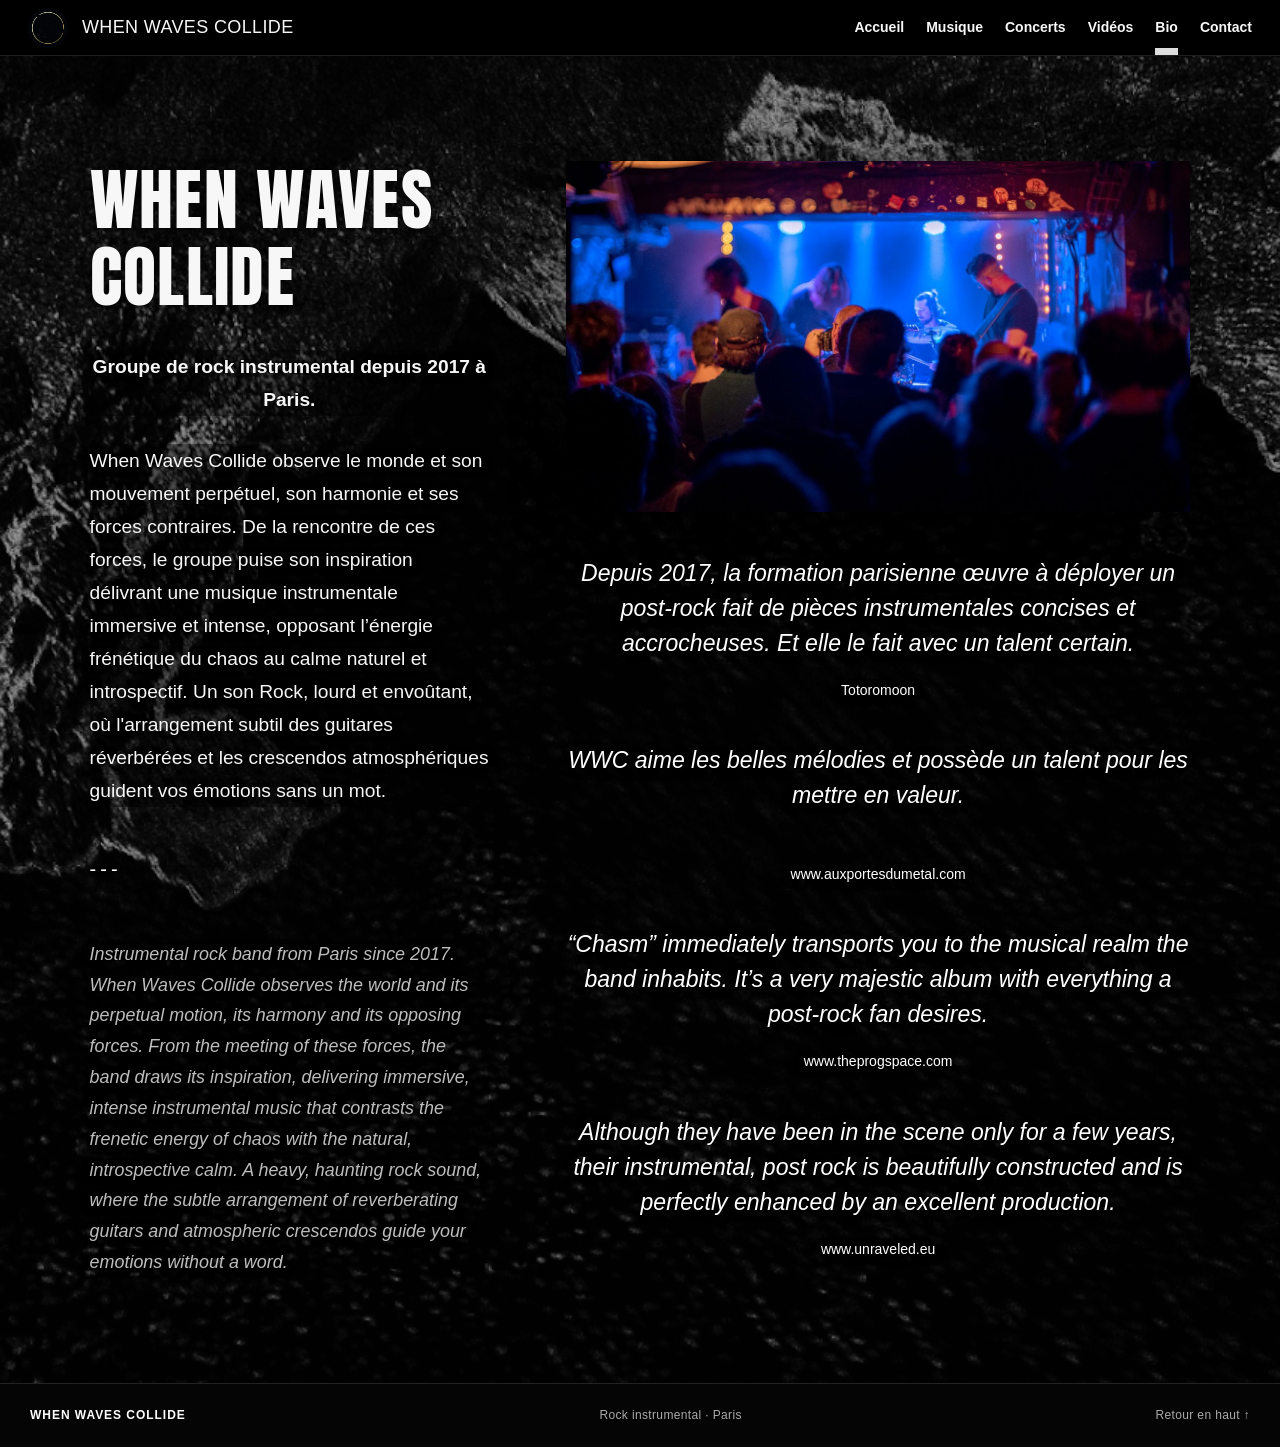
==== about/index.html @ fc429388 "Add files via upload" ====
<!doctype html>
<html lang="fr">
<head>
  <meta charset="utf-8">
  <meta name="viewport" content="width=device-width, initial-scale=1">
  <meta name="theme-color" content="#050505">
  <meta name="description" content="When Waves Collide — groupe de rock instrumental parisien depuis 2017.">
  <title>Bio — When Waves Collide</title>
  <link rel="preconnect" href="https://www.youtube-nocookie.com">
  <link rel="preconnect" href="https://fonts.googleapis.com">
  <link rel="preconnect" href="https://fonts.gstatic.com" crossorigin>
  <link href="https://fonts.googleapis.com/css2?family=Anton&display=swap" rel="stylesheet">
  <link rel="stylesheet" href="../styles.css?v=anton-1">
  <link rel="stylesheet" href="bio.css?v=anton-1">
  <link rel="icon" href="/favicon.ico" sizes="any">
  <link rel="icon" type="image/png" sizes="512x512" href="/favicon.png">
  <link rel="apple-touch-icon" href="/apple-touch-icon.png">
</head>
<body id="top" class="inner-page">
  <a class="skip" href="#main">Passer au contenu</a>
  <header class="topbar">
    <a class="brand" href="../" aria-label="When Waves Collide, accueil"><img class="brand-mark" src="../assets/logos/wwc-gold.png" alt="" width="40" height="40"><span>WHEN WAVES COLLIDE</span></a>
    <button class="menu-toggle" aria-expanded="false" aria-controls="site-nav">Menu</button>
    <nav id="site-nav" aria-label="Navigation principale"><a href="../">Accueil</a>
<a href="../music/">Musique</a>
<a href="../live/">Concerts</a>
<a href="../videos/">Vidéos</a>
<a class="active" aria-current="page" href="../about/">Bio</a>
<a href="../contact/">Contact</a></nav>
  </header>

  <main id="main"><section id="bio" class="content-section bio-section">
      <div class="bio-columns">
        <div class="bio-copy">
          <div class="section-heading"><h1>WHEN WAVES<br>COLLIDE</h1></div>
          <p class="bio-intro">Groupe de rock instrumental depuis 2017 à Paris.</p>
          <p>When Waves Collide observe le monde et son mouvement perpétuel, son harmonie et ses forces contraires. De la rencontre de ces forces, le groupe puise son inspiration délivrant une musique instrumentale immersive et intense, opposant l’énergie frénétique du chaos au calme naturel et introspectif. Un son Rock, lourd et envoûtant, où l'arrangement subtil des guitares réverbérées et les crescendos atmosphériques guident vos émotions sans un mot.</p>
          <hr>
          <p class="english-bio">Instrumental rock band from Paris since 2017. When Waves Collide observes the world and its perpetual motion, its harmony and its opposing forces. From the meeting of these forces, the band draws its inspiration, delivering immersive, intense instrumental music that contrasts the frenetic energy of chaos with the natural, introspective calm. A heavy, haunting rock sound, where the subtle arrangement of reverberating guitars and atmospheric crescendos guide your emotions without a word.</p>
        </div>
        <aside class="bio-press" aria-label="Citations de presse">
          <figure class="bio-illustration"><img src="../assets/bio/bio-illustration.jpg" alt="When Waves Collide en concert" loading="lazy"></figure>
          <div class="press-grid">
            <a href="https://totoromoon.wordpress.com/2021/06/09/when-waves-collide-chasm/" target="_blank" rel="noopener"><span>Depuis 2017, la formation parisienne œuvre à déployer un post-rock fait de pièces instrumentales concises et accrocheuses. Et elle le fait avec un talent certain.</span><small>Totoromoon</small></a>
            <a href="https://www.auxportesdumetal.com/reviews/WhenWavesCollide/whenwavescollide-chasm.html" target="_blank" rel="noopener"><span>WWC aime les belles mélodies et possède un talent pour les mettre en valeur.</span><small>www.auxportesdumetal.com</small></a>
            <a href="https://theprogspace.com/when-waves-collide-chasm/" target="_blank" rel="noopener"><span>“Chasm” immediately transports you to the musical realm the band inhabits. It’s a very majestic album with everything a post-rock fan desires.</span><small>www.theprogspace.com</small></a>
            <a href="https://unraveled.eu/2021/04/review-when-waves-collide-chasm.html" target="_blank" rel="noopener"><span>Although they have been in the scene only for a few years, their instrumental, post rock is beautifully constructed and is perfectly enhanced by an excellent production.</span><small>www.unraveled.eu</small></a>
          </div>
        </aside>
      </div>
    </section></main>
  <footer><a href="../">WHEN WAVES COLLIDE</a><span>Rock instrumental · Paris</span><a href="#top">Retour en haut ↑</a></footer>
  <script src="../script.js?v=clean-links-2"></script>
</body>
</html>
---- styles.css ----
:root{color-scheme:dark;--black:#050505;--ink:#f7f7f7;--muted:#b5b5b5;--line:#303030;--red:#c92119}
*{box-sizing:border-box}html{scroll-behavior:smooth;scroll-padding-top:78px}body{margin:0;background:var(--black);color:var(--ink);font:16px/1.6 Arial,Helvetica,sans-serif}a{color:inherit;text-decoration:none}a:hover{color:#ddd}.skip{position:absolute;top:-100px;left:16px;background:#fff;color:#000;padding:10px;z-index:99}.skip:focus{top:10px}.topbar{height:56px;position:fixed;z-index:20;top:0;left:0;right:0;background:rgba(0,0,0,.96);display:flex;align-items:center;justify-content:space-between;padding:0 28px;gap:28px;border-bottom:1px solid #1c1c1c}.brand{display:flex;align-items:center;gap:14px;font-size:18px;font-weight:300;letter-spacing:.02em;white-space:nowrap}.brand-mark{width:40px;height:40px;border:1px solid #f1f1f1;border-radius:50%;display:block}.topbar nav{height:100%;display:flex;align-items:stretch;gap:22px}.topbar nav a{display:flex;align-items:center;position:relative;font-weight:600;font-size:14px}.topbar nav a.active:after,.topbar nav a:hover:after{position:absolute;content:"";height:7px;background:#ddd;bottom:0;left:0;right:0}.menu-toggle{display:none;background:transparent;border:1px solid #777;color:white;padding:7px 12px}.hero{min-height:100vh;position:relative;display:flex;align-items:flex-start;justify-content:center;text-align:center;padding:210px 24px 62px;background:#120705 url("assets/accueil.jpg") center center/cover no-repeat}.hero-shade{position:absolute;inset:0;background:rgba(0,0,0,.23)}.hero-content{position:relative;width:min(560px,100%)}.hero h1{font-family:'Anton',Impact,"Arial Narrow",sans-serif;font-stretch:condensed;font-size:clamp(34px,4vw,56px);line-height:1.05;letter-spacing:-.02em;margin:3px 0 72px;text-shadow:0 2px 12px #000}.video-frame,.embed{aspect-ratio:16/9;background:#000}.video-frame iframe,.embed iframe{width:100%;height:100%;border:0}.socials{display:flex;justify-content:center;gap:13px;margin-top:42px}.social{width:31px;height:31px;border-radius:50%;display:grid;place-items:center;font-weight:bold;font-size:21px;background:#fafafa;color:#080808}.social:hover{transform:translateY(-2px);color:#fff}.instagram{color:#d22778}.facebook{background:#2375d3;color:white}.youtube{background:#f40019;color:white;font-size:15px}.bandcamp{background:#4ba9bf;color:white;font-family:Georgia,serif}.content-section{min-height:78vh;padding:105px max(7vw,26px);border-bottom:1px solid #222}.section-heading{margin:0 auto 48px;max-width:1140px;text-align:center}.kicker{text-transform:uppercase;letter-spacing:.23em;font-size:11px;color:#aaa;margin:0 0 10px}.section-heading h2{font-family:'Anton',Impact,"Arial Narrow",sans-serif;font-weight:400;font-size:clamp(38px,5vw,60px);line-height:1.05;margin:0;letter-spacing:.015em}.music-section{background:#0b0b0b}.release-grid{max-width:1160px;margin:0 auto;display:grid;grid-template-columns:repeat(3,1fr);gap:24px}.release{min-width:0}.release-link{display:flex;flex-direction:column;gap:3px;font-size:20px;font-weight:600;margin-top:13px}.release-link span{font-size:13px;color:var(--muted);font-weight:400}.streaming{max-width:1160px;margin:38px auto 0;display:flex;justify-content:center;gap:28px;flex-wrap:wrap;font-size:14px}.streaming a,.outline-link{border:1px solid #777;padding:10px 17px;display:inline-block}.streaming a:hover,.outline-link:hover{background:#fff;color:#000}.concerts-section{text-align:center;min-height:52vh}.quiet{color:#bbb;margin:0 auto 22px}.videos-section{background:#0b0b0b}.video-grid{max-width:1140px;margin:auto;display:grid;grid-template-columns:repeat(2,1fr);gap:24px}.bio-section>p,.bio-section hr,.press-grid{max-width:850px;margin-left:auto;margin-right:auto}.bio-section>p{color:#d6d6d6}.bio-intro{font-size:20px;font-weight:600;text-align:center}.english-bio{font-style:italic;color:#bdbdbd!important}.bio-section hr{border:0;border-top:1px solid #373737;margin-top:32px;margin-bottom:32px}.press-grid{display:grid;grid-template-columns:repeat(2,1fr);gap:16px;margin-top:48px}.press-grid a{border:1px solid #363636;padding:20px;display:flex;flex-direction:column;justify-content:space-between;min-height:142px;color:#ddd}.press-grid a:hover{border-color:#aaa}.press-grid small{color:#aaa;margin-top:14px}.contact-section{text-align:center;min-height:55vh}.contact-section>p{margin:0 auto 6px}.contact-email{font-size:clamp(18px,3vw,28px);display:inline-block;margin:4px auto 23px}.contact-section .outline-link{font-size:14px}footer{display:flex;justify-content:space-between;align-items:center;padding:22px 30px;color:#aaa;font-size:12px;letter-spacing:.03em}footer>a:first-child{color:#fff;font-weight:600;letter-spacing:.08em}
@media(max-width:820px){.topbar{padding:0 16px}.topbar nav{gap:14px}.topbar nav a{font-size:12px}.brand{font-size:15px;gap:10px}.brand-mark{width:34px;height:34px}.hero{padding-top:180px}.hero h1{margin-bottom:55px}.content-section{padding:82px 24px}.release-grid{grid-template-columns:1fr 1fr}.release:last-child{grid-column:1/-1;max-width:calc(50% - 12px);justify-self:center}}
@media(max-width:620px){.topbar{height:56px}.menu-toggle{display:block}.topbar nav{display:none;position:absolute;top:56px;left:0;right:0;background:#050505;height:auto;padding:10px 20px 20px;flex-direction:column;gap:0;border-bottom:1px solid #333}.topbar nav.open{display:flex}.topbar nav a{font-size:15px;padding:11px 5px}.topbar nav a.active:after,.topbar nav a:hover:after{height:2px;left:auto;width:45px}.hero{min-height:calc(100svh - 0px);padding:160px 18px 48px;background-position:52% center}.hero h1{font-size:36px;margin-bottom:60px}.video-frame{width:100%}.socials{margin-top:32px}.content-section{padding:76px 19px;min-height:0}.section-heading{margin-bottom:32px}.release-grid,.video-grid{grid-template-columns:1fr}.release:last-child{grid-column:auto;max-width:none}.release-grid{gap:28px}.press-grid{grid-template-columns:1fr}.press-grid a{min-height:110px}.streaming{gap:10px}.streaming a{padding:9px 13px}footer{padding:20px 16px;gap:10px;flex-wrap:wrap}footer span{display:none}}

/* A separate image layer lets the foreground scroll over the photograph. */
.hero{isolation:isolate;overflow:hidden;background-image:none}
.hero::before{content:"";position:absolute;inset:0;z-index:-2;background:url("assets/accueil.jpg") center center/cover no-repeat;transform:translate3d(0,var(--hero-parallax,0px),0);will-change:transform;pointer-events:none}
.hero-shade{z-index:-1;pointer-events:none}
@media(max-width:620px){.hero::before{background-position:52% center}}
@media(prefers-reduced-motion:reduce){html{scroll-behavior:auto}.hero::before{transform:none;will-change:auto}}


/* Shared layout for separate pages. */
.inner-page main{padding-top:56px;min-height:calc(100svh - 64px)}
.inner-page .content-section{min-height:calc(100svh - 120px)}
.section-heading h1,.home-discover h2{font-family:'Anton',Impact,"Arial Narrow",sans-serif;font-weight:400;font-size:clamp(38px,5vw,60px);line-height:1.05;margin:0;letter-spacing:.015em}
.home-discover{text-align:center;min-height:45vh;background:#0b0b0b}
.home-links{display:flex;flex-wrap:wrap;justify-content:center;gap:16px;max-width:1000px;margin:36px auto 0}
.home-links a{display:flex;justify-content:space-between;gap:34px;padding:20px 24px;border:1px solid #555;min-width:165px}
.home-links a:hover{background:#fff;color:#000}
a:focus-visible,button:focus-visible{outline:2px solid #fff;outline-offset:5px}
.contact-email{overflow-wrap:anywhere;max-width:100%}
@media(max-width:620px){.home-links{display:grid;grid-template-columns:1fr 1fr;gap:12px}.home-links a{min-width:0;padding:16px;gap:12px;font-size:14px}}

/* Supplied WWC and platform artwork. */
.brand-mark{border:0;border-radius:0;object-fit:contain;flex-shrink:0}
.social{background:transparent;border-radius:0}
.social img{width:31px;height:31px;display:block;object-fit:contain}
.streaming a{display:inline-flex;align-items:center;justify-content:center;gap:10px}
.streaming img{width:31px;height:31px;object-fit:contain;flex-shrink:0}
---- about/bio.css ----
.bio-section{position:relative;isolation:isolate;background:#080808 url('../assets/bio/bio-background.jpg') center center/cover no-repeat}
.bio-section::before{content:"";position:absolute;inset:0;background:rgba(0,0,0,.3);z-index:-1}
.bio-columns{position:relative;max-width:1440px;margin:0 auto;display:grid;grid-template-columns:minmax(330px,.78fr) minmax(0,1.22fr);gap:clamp(36px,6vw,100px);align-items:start}
.bio-copy .section-heading{text-align:left;margin:0 0 34px;max-width:none;text-shadow:0 2px 12px #000}
.bio-copy .section-heading h1{font-family:'Anton',Impact,'Arial Narrow',sans-serif;font-weight:400;font-size:clamp(48px,5.3vw,78px);line-height:1.14;letter-spacing:.02em;margin:0}
.bio-copy .bio-intro,.bio-copy>p,.bio-copy hr{position:relative}
.bio-copy>p{background:rgba(0,0,0,.38);padding:0;margin:0 0 24px;font-size:clamp(16px,1.5vw,21px);line-height:1.72;text-shadow:0 1px 8px #000}
.bio-copy .bio-intro{font-weight:600;margin-bottom:28px}
.bio-copy hr{border:0;margin:46px 0 54px;color:#fff}
.bio-copy hr::after{content:"---";font-size:20px;letter-spacing:.2em}
.bio-copy .english-bio{font-size:clamp(15px,1.4vw,20px);margin:0}
.bio-press{min-width:0}
.bio-illustration{width:100%;margin:0 0 44px;text-align:center}
.bio-illustration img{display:block;width:100%;height:auto;max-height:460px;object-fit:cover;filter:drop-shadow(0 12px 26px rgba(0,0,0,.42))}
.bio-section .press-grid{display:flex;flex-direction:column;gap:42px;max-width:none;margin:0;padding:0;background:transparent}
.bio-section .press-grid a{display:flex;flex-direction:column;gap:18px;width:100%;padding:0;background:transparent;border:0;text-align:center;text-shadow:0 2px 10px #000}
.bio-section .press-grid a span{font-size:clamp(18px,1.8vw,24px);line-height:1.52;font-style:italic;color:#fff}
.bio-section .press-grid a small{margin:0;font-size:14px;color:#fff}
.bio-section .press-grid a:hover{color:#fff}
@media(max-width:760px){.bio-columns{grid-template-columns:1fr;gap:40px}.bio-copy .section-heading{text-align:center}.bio-copy .section-heading h1{font-size:clamp(44px,12vw,68px)}.bio-illustration{margin-bottom:32px}.bio-illustration img{max-height:340px;object-fit:cover}.bio-section .press-grid{gap:30px}.bio-section .press-grid a span{font-size:18px}.bio-copy>p{font-size:17px}}
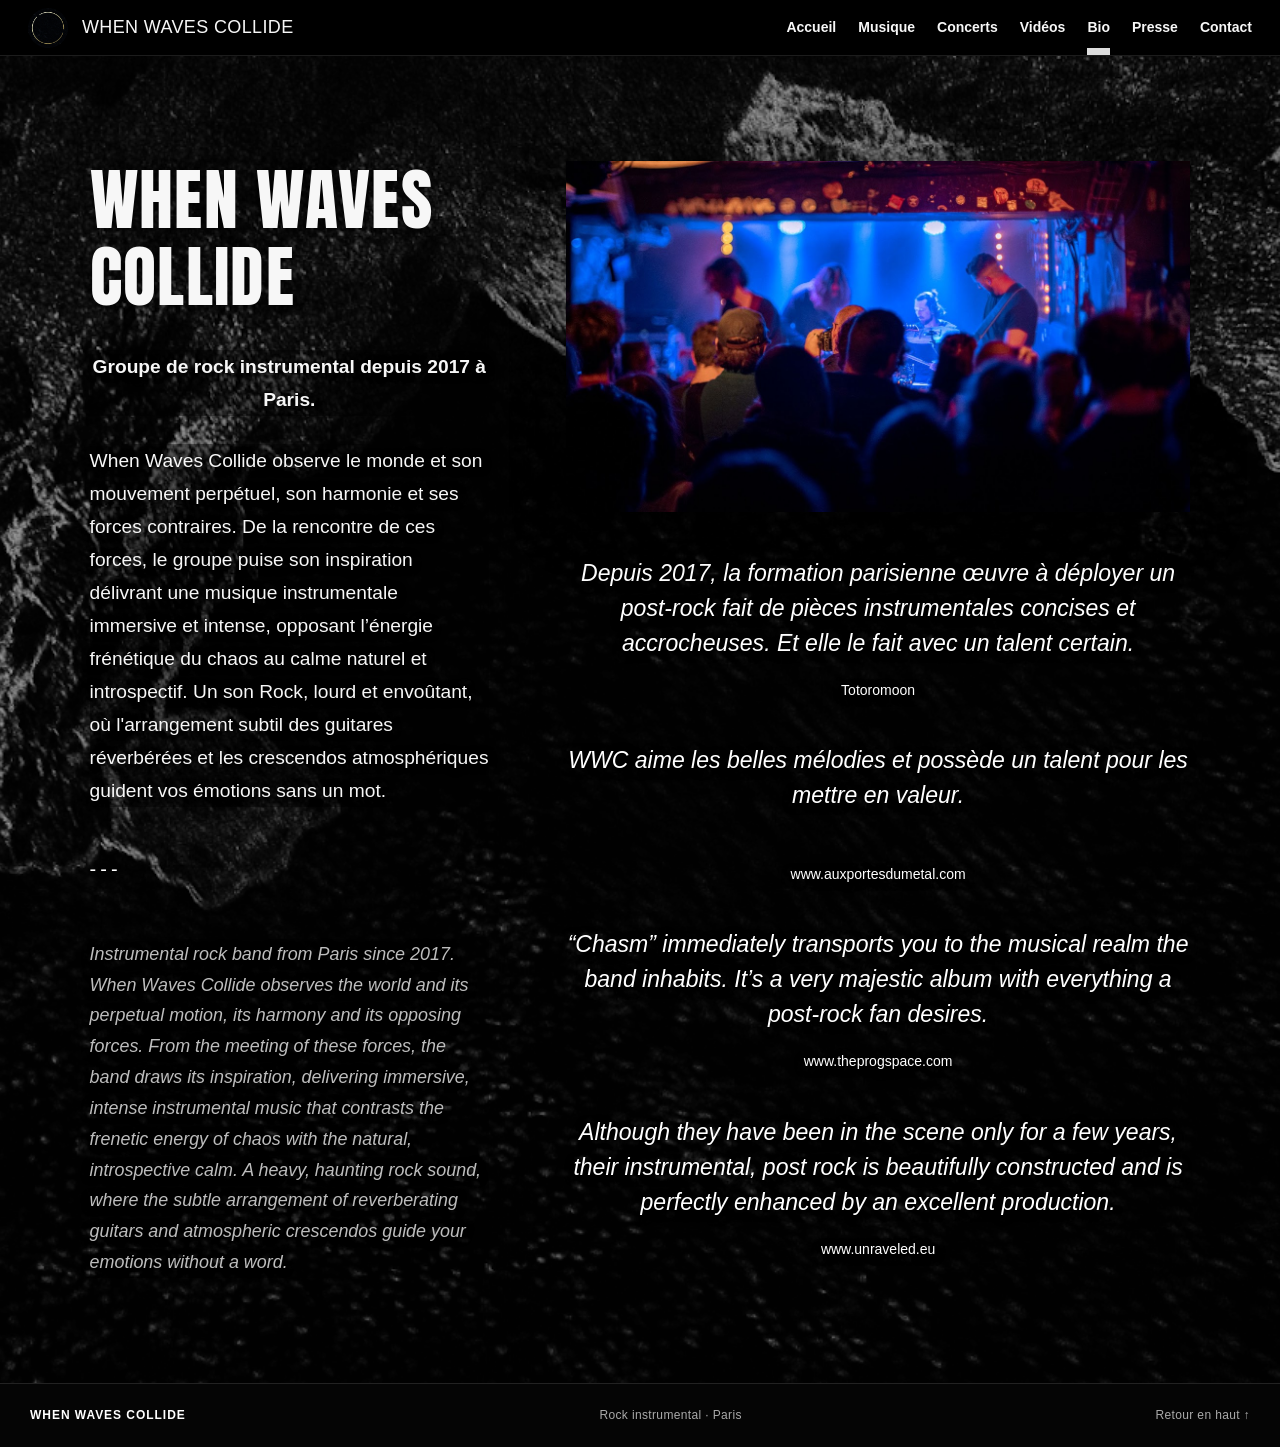
==== commit 170b9890: "Add files via upload" ====
--- a/about/index.html
+++ b/about/index.html
@@ -26,6 +26,7 @@
 <a href="../live/">Concerts</a>
 <a href="../videos/">Vidéos</a>
 <a class="active" aria-current="page" href="../about/">Bio</a>
+<a href="../presse/">Presse</a>
 <a href="../contact/">Contact</a></nav>
   </header>
 
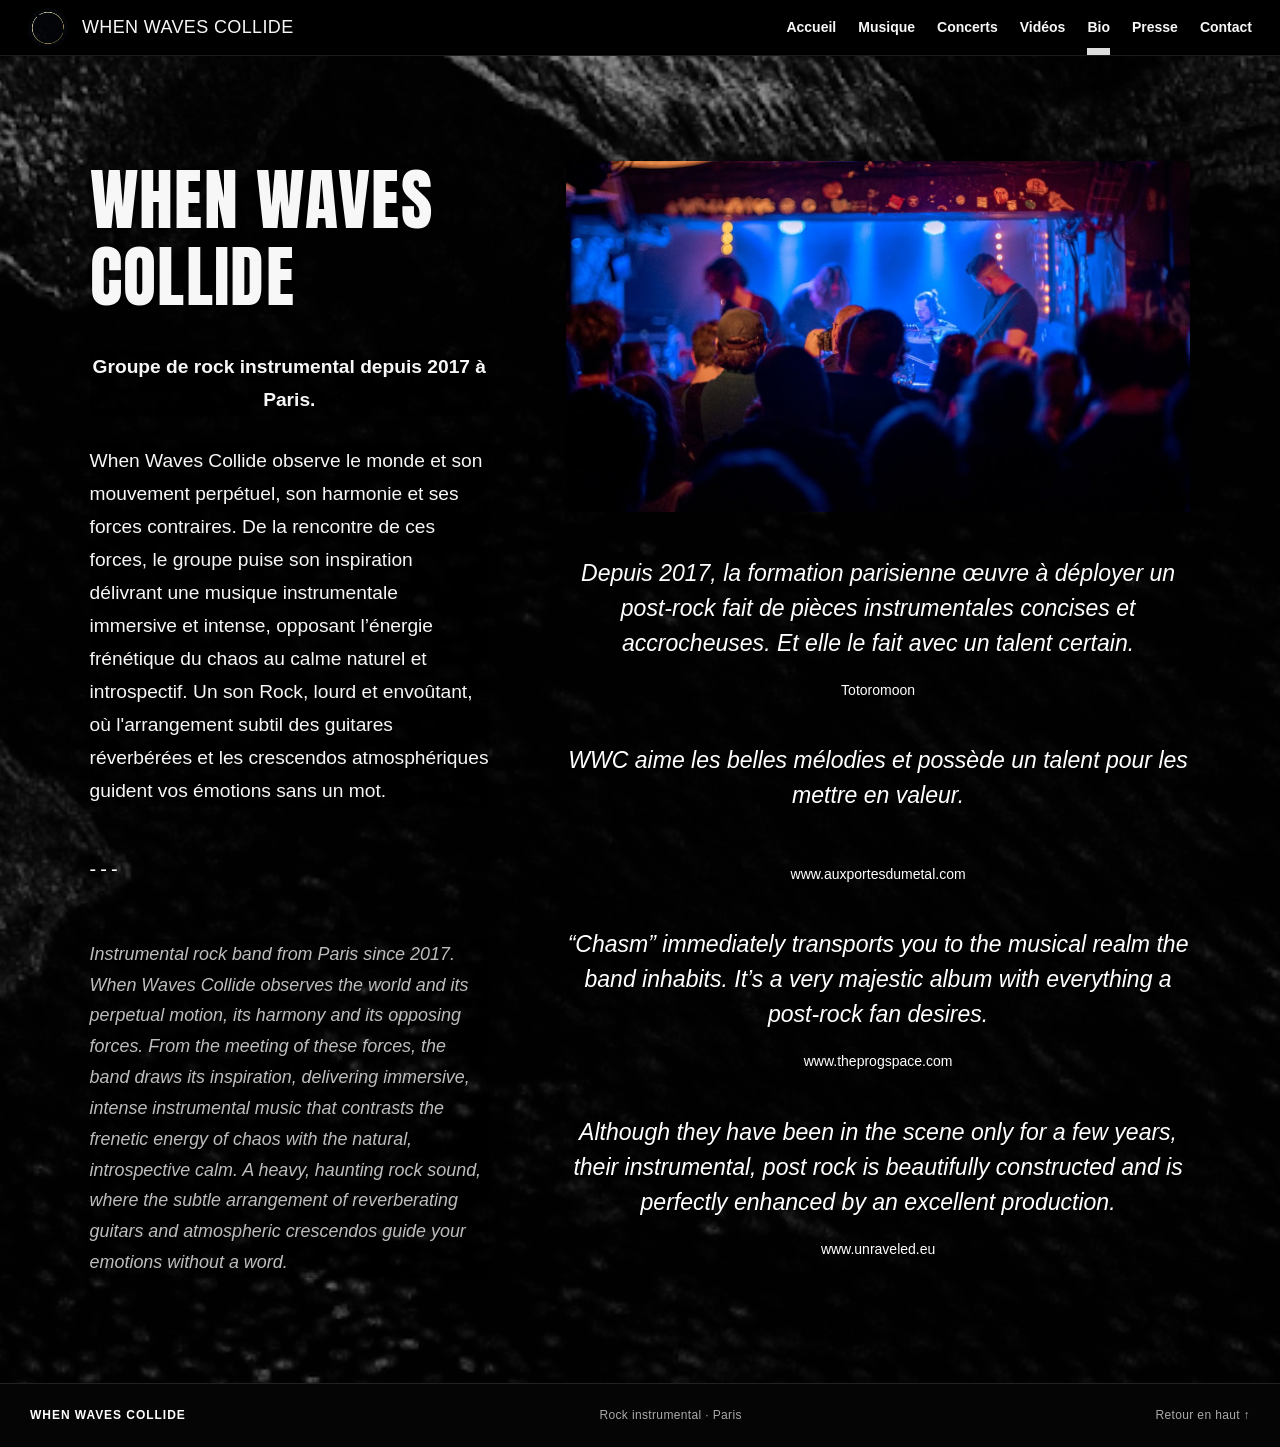
==== commit b802e024: "Add homepage parallax to selected page backgrounds" ====
--- a/about/index.html
+++ b/about/index.html
@@ -51,6 +51,6 @@
       </div>
     </section></main>
   <footer><a href="../">WHEN WAVES COLLIDE</a><span>Rock instrumental · Paris</span><a href="#top">Retour en haut ↑</a></footer>
-  <script src="../script.js?v=clean-links-2"></script>
+  <script src="../script.js?v=parallax-202610"></script>
 </body>
 </html>
--- a/about/bio.css
+++ b/about/bio.css
@@ -18,3 +18,9 @@
 .bio-section .press-grid a small{margin:0;font-size:14px;color:#fff}
 .bio-section .press-grid a:hover{color:#fff}
 @media(max-width:760px){.bio-columns{grid-template-columns:1fr;gap:40px}.bio-copy .section-heading{text-align:center}.bio-copy .section-heading h1{font-size:clamp(44px,12vw,68px)}.bio-illustration{margin-bottom:32px}.bio-illustration img{max-height:340px;object-fit:cover}.bio-section .press-grid{gap:30px}.bio-section .press-grid a span{font-size:18px}.bio-copy>p{font-size:17px}}
+
+/* Scroll parallax background */
+.bio-section{background:none;overflow:hidden}
+.bio-section::before{content:"";position:absolute;inset:-35% 0;z-index:-2;background:url('../assets/bio/bio-background.jpg') center center/cover no-repeat;transform:translate3d(0,var(--section-parallax,0px),0);will-change:transform;pointer-events:none}
+.bio-section::after{content:"";position:absolute;inset:0;background:rgba(0,0,0,.3);z-index:-1;pointer-events:none}
+@media(prefers-reduced-motion:reduce){.bio-section::before{transform:none;will-change:auto}}
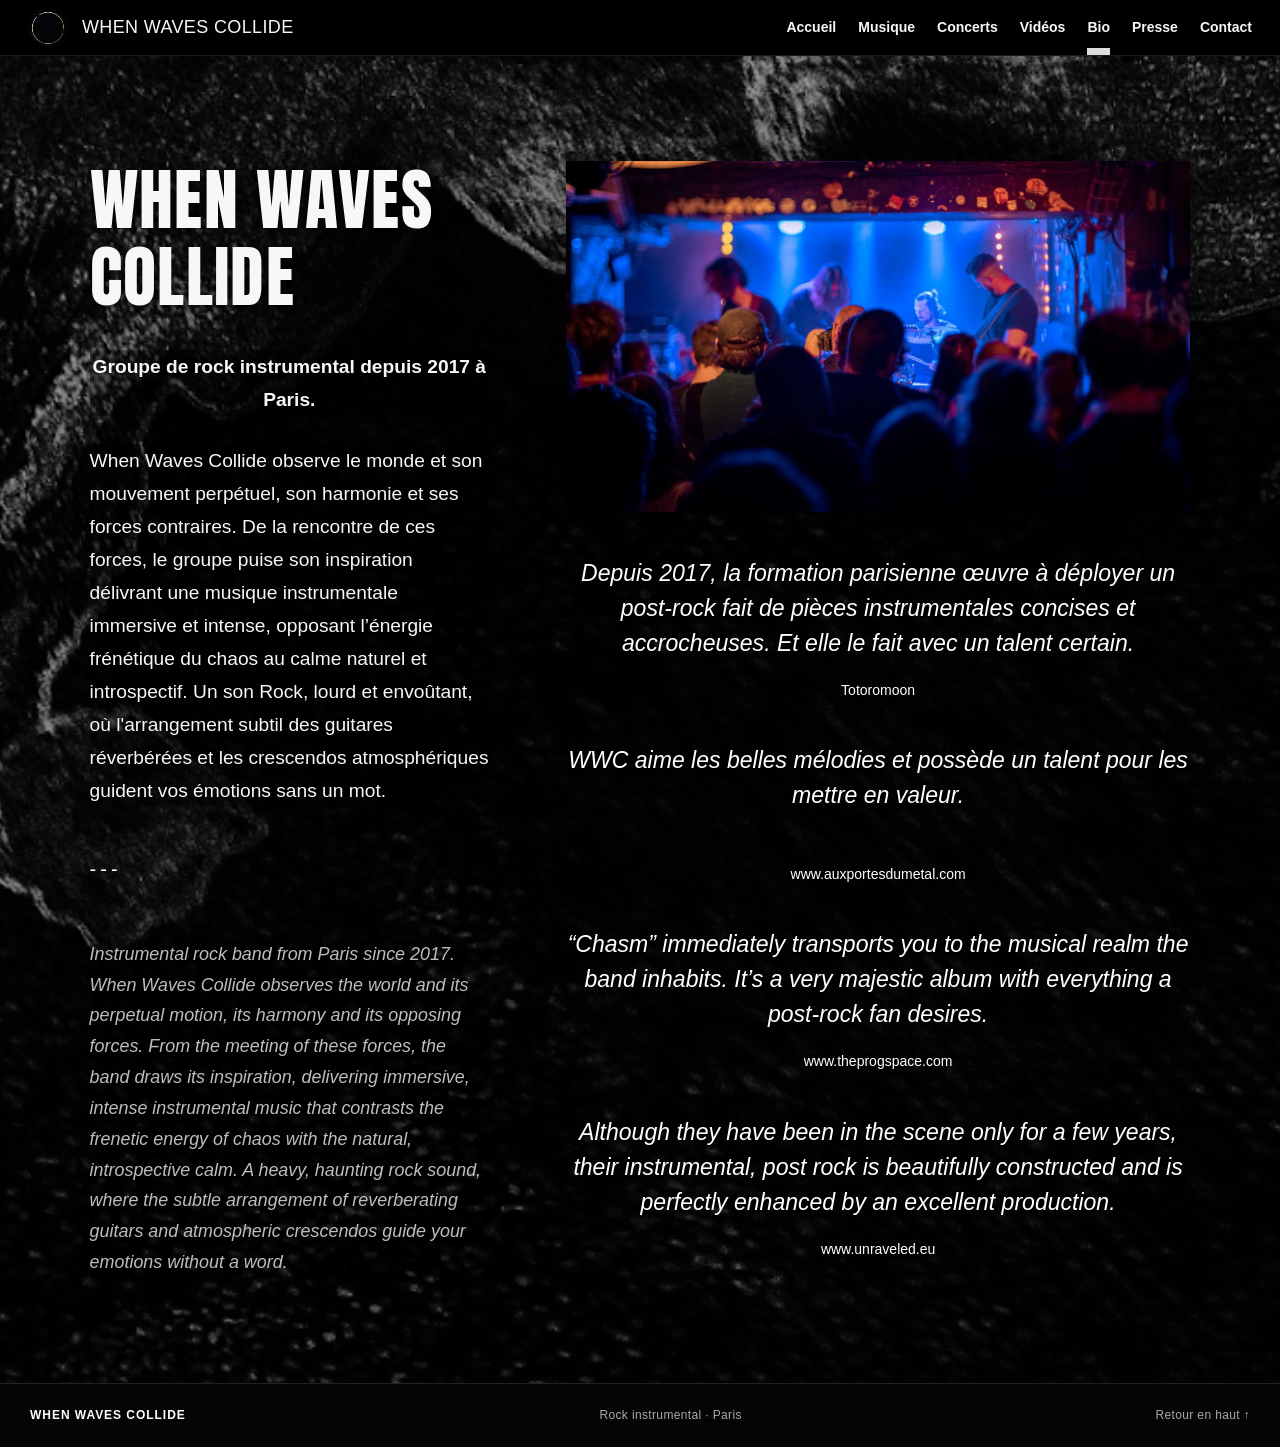
==== commit 48bc82dd: "Reduce parallax crop and movement" ====
--- a/about/index.html
+++ b/about/index.html
@@ -11,7 +11,7 @@
   <link rel="preconnect" href="https://fonts.gstatic.com" crossorigin>
   <link href="https://fonts.googleapis.com/css2?family=Anton&display=swap" rel="stylesheet">
   <link rel="stylesheet" href="../styles.css?v=anton-1">
-  <link rel="stylesheet" href="bio.css?v=anton-1">
+  <link rel="stylesheet" href="bio.css?v=parallax-2">
   <link rel="icon" href="/favicon.ico" sizes="any">
   <link rel="icon" type="image/png" sizes="512x512" href="/favicon.png">
   <link rel="apple-touch-icon" href="/apple-touch-icon.png">
@@ -51,6 +51,6 @@
       </div>
     </section></main>
   <footer><a href="../">WHEN WAVES COLLIDE</a><span>Rock instrumental · Paris</span><a href="#top">Retour en haut ↑</a></footer>
-  <script src="../script.js?v=parallax-202610"></script>
+  <script src="../script.js?v=parallax-202610-2"></script>
 </body>
 </html>
--- a/about/bio.css
+++ b/about/bio.css
@@ -21,6 +21,8 @@
 
 /* Scroll parallax background */
 .bio-section{background:none;overflow:hidden}
-.bio-section::before{content:"";position:absolute;inset:-35% 0;z-index:-2;background:url('../assets/bio/bio-background.jpg') center center/cover no-repeat;transform:translate3d(0,var(--section-parallax,0px),0);will-change:transform;pointer-events:none}
+.bio-section::before{content:"";position:absolute;inset:-12% 0;z-index:-2;background:url('../assets/bio/bio-background.jpg') center center/cover no-repeat;transform:translate3d(0,var(--section-parallax,0px),0);will-change:transform;pointer-events:none}
 .bio-section::after{content:"";position:absolute;inset:0;background:rgba(0,0,0,.3);z-index:-1;pointer-events:none}
 @media(prefers-reduced-motion:reduce){.bio-section::before{transform:none;will-change:auto}}
+
+@media(max-width:620px){.bio-section::before{inset:-8% 0}}
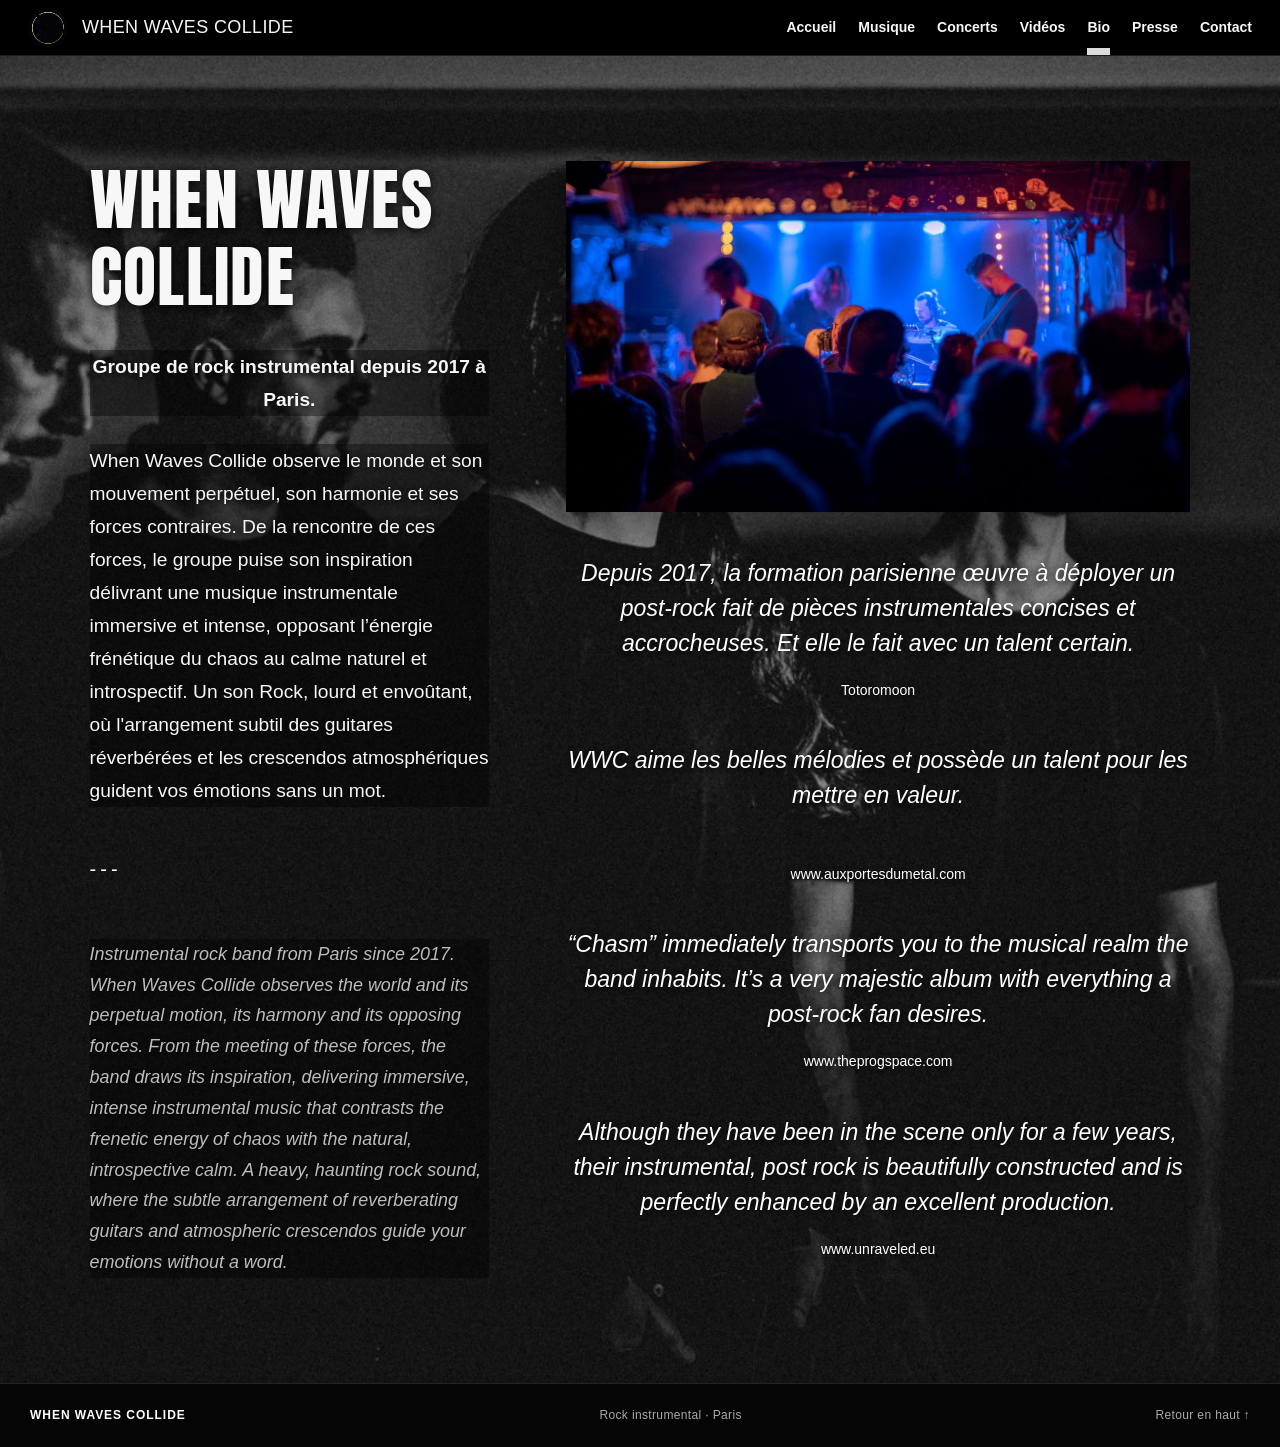
==== commit 04e3701e: "Refresh Bio stylesheet cache for new background" ====
--- a/about/index.html
+++ b/about/index.html
@@ -11,7 +11,7 @@
   <link rel="preconnect" href="https://fonts.gstatic.com" crossorigin>
   <link href="https://fonts.googleapis.com/css2?family=Anton&display=swap" rel="stylesheet">
   <link rel="stylesheet" href="../styles.css?v=anton-1">
-  <link rel="stylesheet" href="bio.css?v=parallax-2">
+  <link rel="stylesheet" href="bio.css?v=photo-20261022">
   <link rel="icon" href="/favicon.ico" sizes="any">
   <link rel="icon" type="image/png" sizes="512x512" href="/favicon.png">
   <link rel="apple-touch-icon" href="/apple-touch-icon.png">
--- a/styles.css
+++ b/styles.css
@@ -27,5 +27,6 @@
 .brand-mark{border:0;border-radius:0;object-fit:contain;flex-shrink:0}
 .social{background:transparent;border-radius:0}
 .social img{width:31px;height:31px;display:block;object-fit:contain}
+.social.tiktok img{background:#000;border-radius:50%;padding:4px}
 .streaming a{display:inline-flex;align-items:center;justify-content:center;gap:10px}
 .streaming img{width:31px;height:31px;object-fit:contain;flex-shrink:0}
--- a/about/bio.css
+++ b/about/bio.css
@@ -1,4 +1,4 @@
-.bio-section{position:relative;isolation:isolate;background:#080808 url('../assets/bio/bio-background.jpg') center center/cover no-repeat}
+.bio-section{position:relative;isolation:isolate;background:#080808 url('../assets/bio/bio-background-ps1-1485.svg') center center/cover no-repeat}
 .bio-section::before{content:"";position:absolute;inset:0;background:rgba(0,0,0,.3);z-index:-1}
 .bio-columns{position:relative;max-width:1440px;margin:0 auto;display:grid;grid-template-columns:minmax(330px,.78fr) minmax(0,1.22fr);gap:clamp(36px,6vw,100px);align-items:start}
 .bio-copy .section-heading{text-align:left;margin:0 0 34px;max-width:none;text-shadow:0 2px 12px #000}
@@ -21,7 +21,7 @@
 
 /* Scroll parallax background */
 .bio-section{background:none;overflow:hidden}
-.bio-section::before{content:"";position:absolute;inset:-12% 0;z-index:-2;background:url('../assets/bio/bio-background.jpg') center center/cover no-repeat;transform:translate3d(0,var(--section-parallax,0px),0);will-change:transform;pointer-events:none}
+.bio-section::before{content:"";position:absolute;inset:-12% 0;z-index:-2;background:url('../assets/bio/bio-background-ps1-1485.svg') center center/cover no-repeat;transform:translate3d(0,var(--section-parallax,0px),0);will-change:transform;pointer-events:none}
 .bio-section::after{content:"";position:absolute;inset:0;background:rgba(0,0,0,.3);z-index:-1;pointer-events:none}
 @media(prefers-reduced-motion:reduce){.bio-section::before{transform:none;will-change:auto}}
 
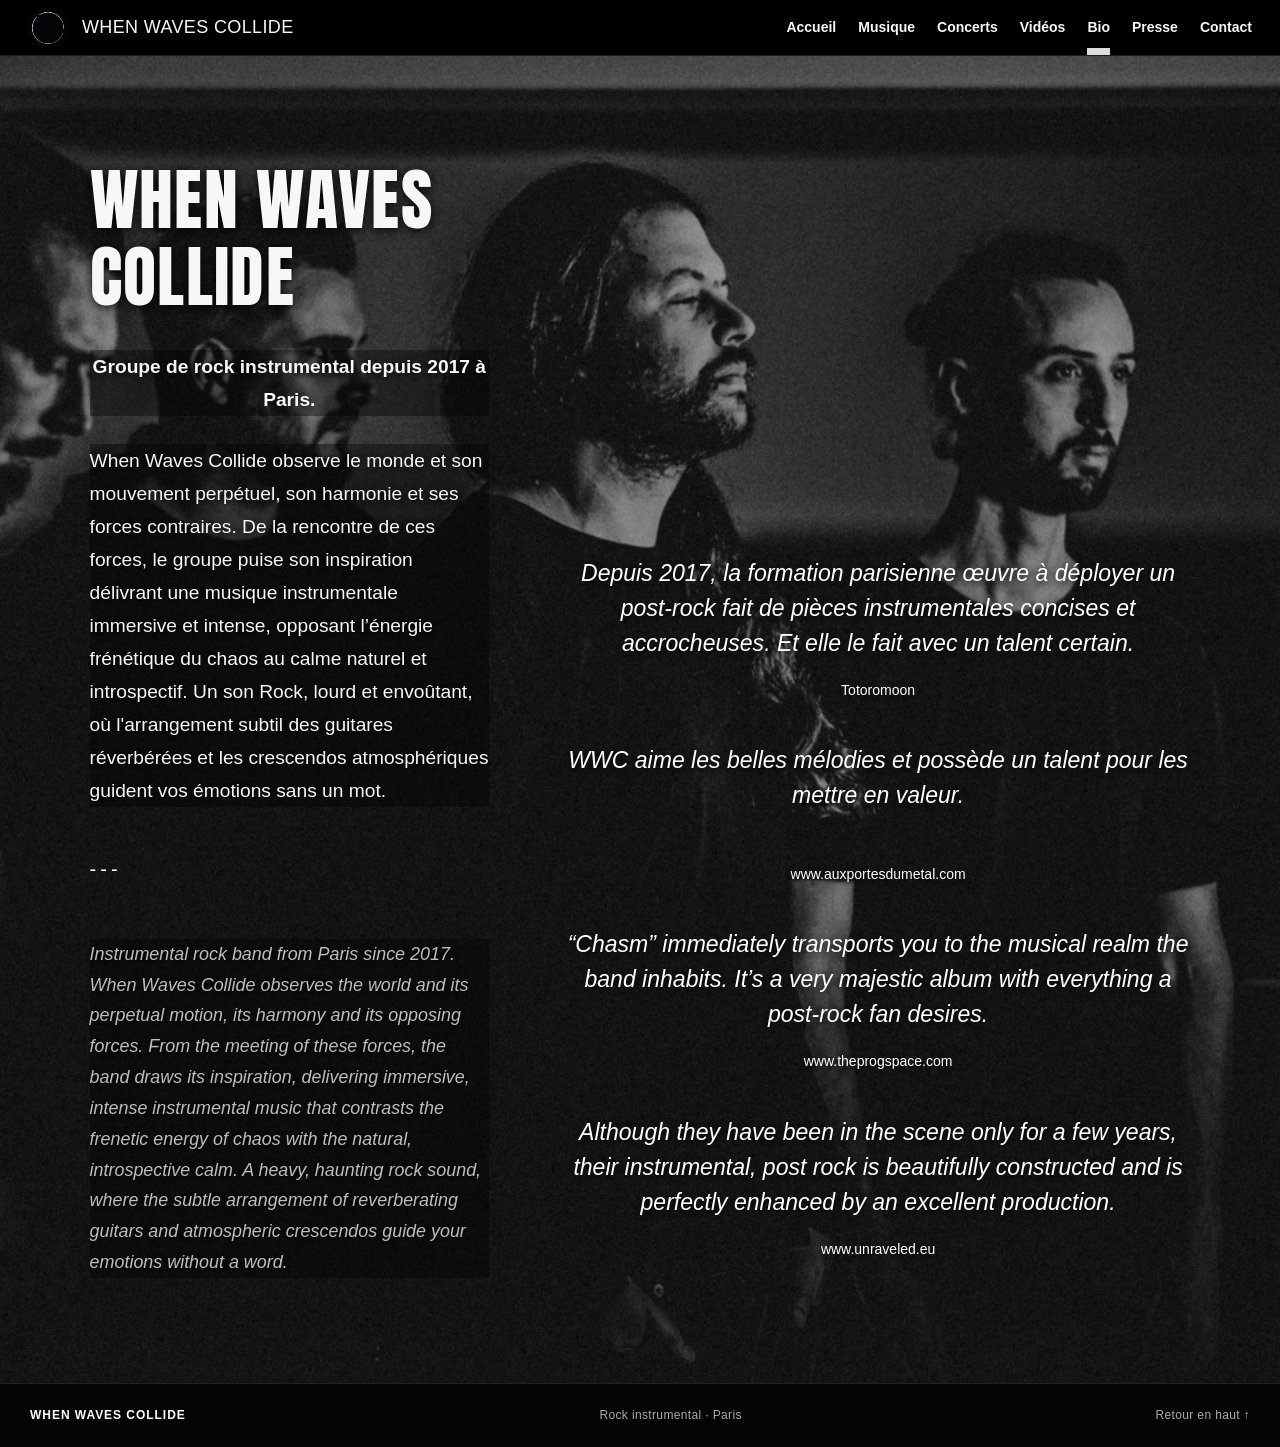
==== commit a709a074: "Hide Bio concert photo while preserving text positioning" ====
--- a/about/index.html
+++ b/about/index.html
@@ -40,7 +40,7 @@
           <p class="english-bio">Instrumental rock band from Paris since 2017. When Waves Collide observes the world and its perpetual motion, its harmony and its opposing forces. From the meeting of these forces, the band draws its inspiration, delivering immersive, intense instrumental music that contrasts the frenetic energy of chaos with the natural, introspective calm. A heavy, haunting rock sound, where the subtle arrangement of reverberating guitars and atmospheric crescendos guide your emotions without a word.</p>
         </div>
         <aside class="bio-press" aria-label="Citations de presse">
-          <figure class="bio-illustration"><img src="../assets/bio/bio-illustration.jpg" alt="When Waves Collide en concert" loading="lazy"></figure>
+          <figure class="bio-illustration" style="visibility:hidden" aria-hidden="true"><img src="../assets/bio/bio-illustration.jpg" alt="When Waves Collide en concert" loading="lazy"></figure>
           <div class="press-grid">
             <a href="https://totoromoon.wordpress.com/2021/06/09/when-waves-collide-chasm/" target="_blank" rel="noopener"><span>Depuis 2017, la formation parisienne œuvre à déployer un post-rock fait de pièces instrumentales concises et accrocheuses. Et elle le fait avec un talent certain.</span><small>Totoromoon</small></a>
             <a href="https://www.auxportesdumetal.com/reviews/WhenWavesCollide/whenwavescollide-chasm.html" target="_blank" rel="noopener"><span>WWC aime les belles mélodies et possède un talent pour les mettre en valeur.</span><small>www.auxportesdumetal.com</small></a>
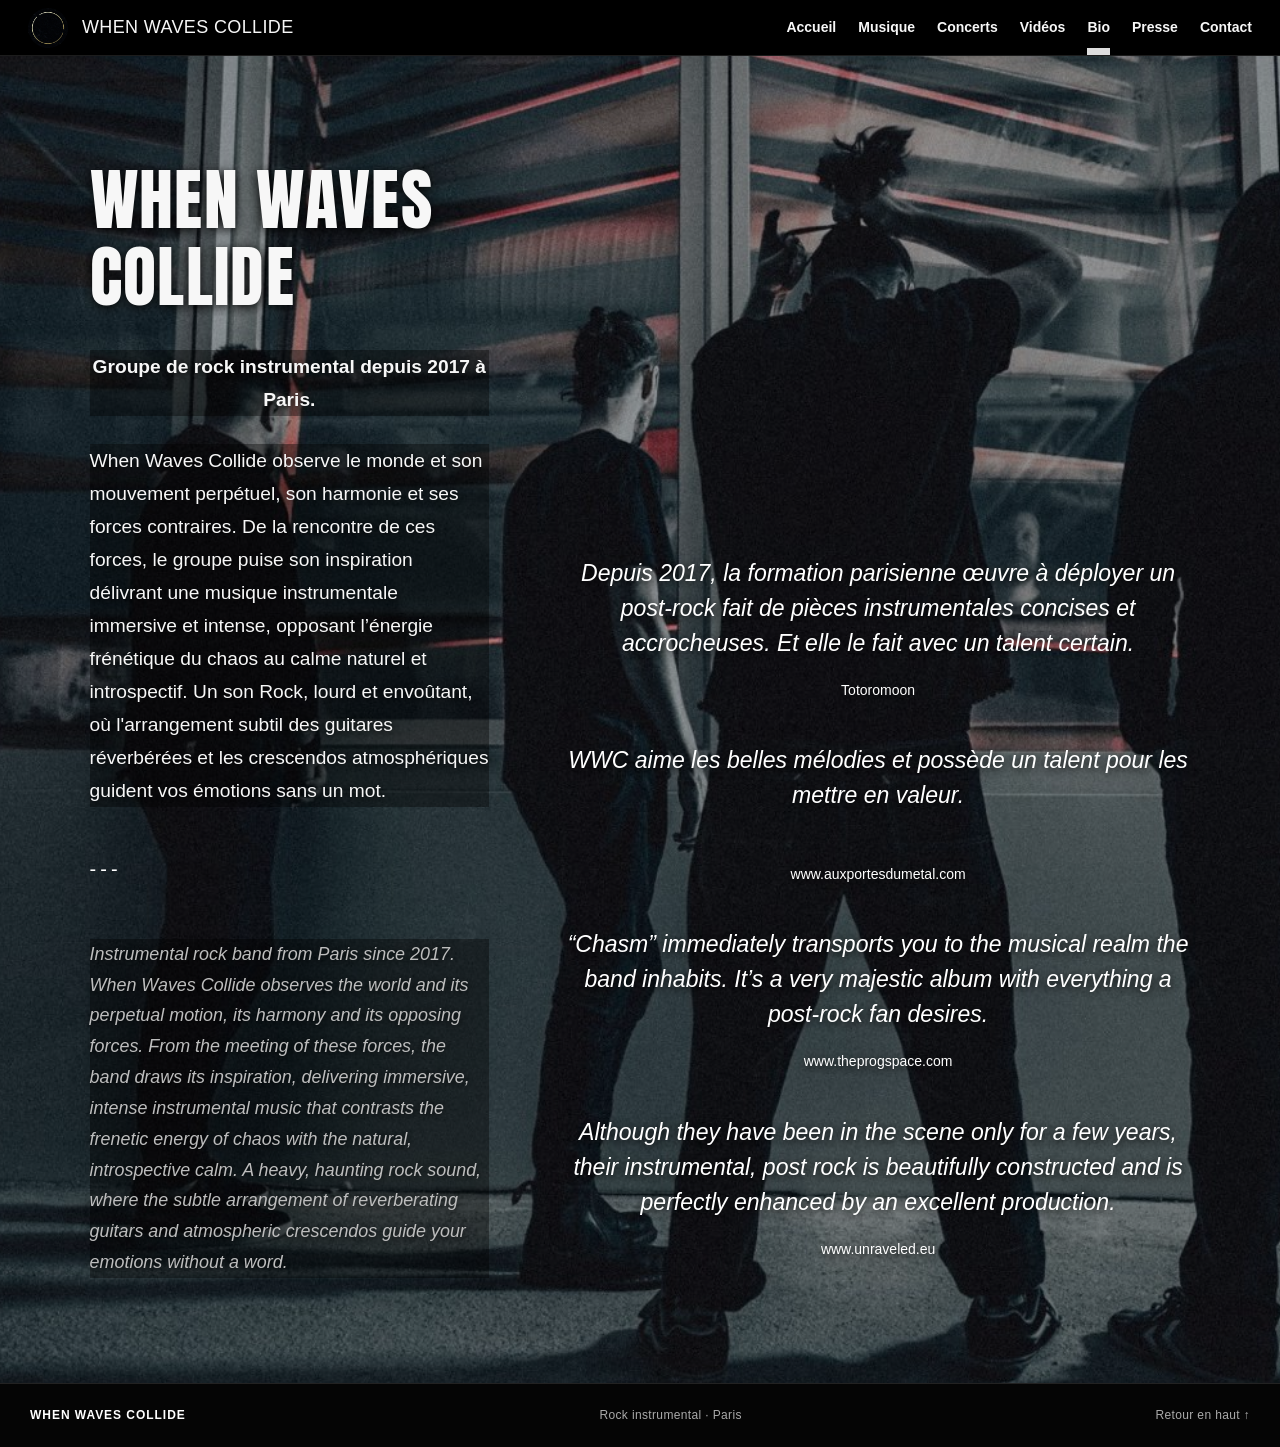
==== commit 8787ff06: "Refresh Bio background stylesheet version" ====
--- a/about/index.html
+++ b/about/index.html
@@ -11,7 +11,7 @@
   <link rel="preconnect" href="https://fonts.gstatic.com" crossorigin>
   <link href="https://fonts.googleapis.com/css2?family=Anton&display=swap" rel="stylesheet">
   <link rel="stylesheet" href="../styles.css?v=anton-1">
-  <link rel="stylesheet" href="bio.css?v=photo-20261022">
+  <link rel="stylesheet" href="bio.css?v=photo-1455-20261029">
   <link rel="icon" href="/favicon.ico" sizes="any">
   <link rel="icon" type="image/png" sizes="512x512" href="/favicon.png">
   <link rel="apple-touch-icon" href="/apple-touch-icon.png">
--- a/about/bio.css
+++ b/about/bio.css
@@ -1,4 +1,4 @@
-.bio-section{position:relative;isolation:isolate;background:#080808 url('../assets/bio/bio-background-ps1-1485.svg') center center/cover no-repeat}
+.bio-section{position:relative;isolation:isolate;background:#080808 url('../assets/bio/bio-background-ps1-1455.svg') center center/cover no-repeat}
 .bio-section::before{content:"";position:absolute;inset:0;background:rgba(0,0,0,.3);z-index:-1}
 .bio-columns{position:relative;max-width:1440px;margin:0 auto;display:grid;grid-template-columns:minmax(330px,.78fr) minmax(0,1.22fr);gap:clamp(36px,6vw,100px);align-items:start}
 .bio-copy .section-heading{text-align:left;margin:0 0 34px;max-width:none;text-shadow:0 2px 12px #000}
@@ -21,7 +21,7 @@
 
 /* Scroll parallax background */
 .bio-section{background:none;overflow:hidden}
-.bio-section::before{content:"";position:absolute;inset:-12% 0;z-index:-2;background:url('../assets/bio/bio-background-ps1-1485.svg') center center/cover no-repeat;transform:translate3d(0,var(--section-parallax,0px),0);will-change:transform;pointer-events:none}
+.bio-section::before{content:"";position:absolute;inset:-12% 0;z-index:-2;background:url('../assets/bio/bio-background-ps1-1455.svg') center center/cover no-repeat;transform:translate3d(0,var(--section-parallax,0px),0);will-change:transform;pointer-events:none}
 .bio-section::after{content:"";position:absolute;inset:0;background:rgba(0,0,0,.3);z-index:-1;pointer-events:none}
 @media(prefers-reduced-motion:reduce){.bio-section::before{transform:none;will-change:auto}}
 
